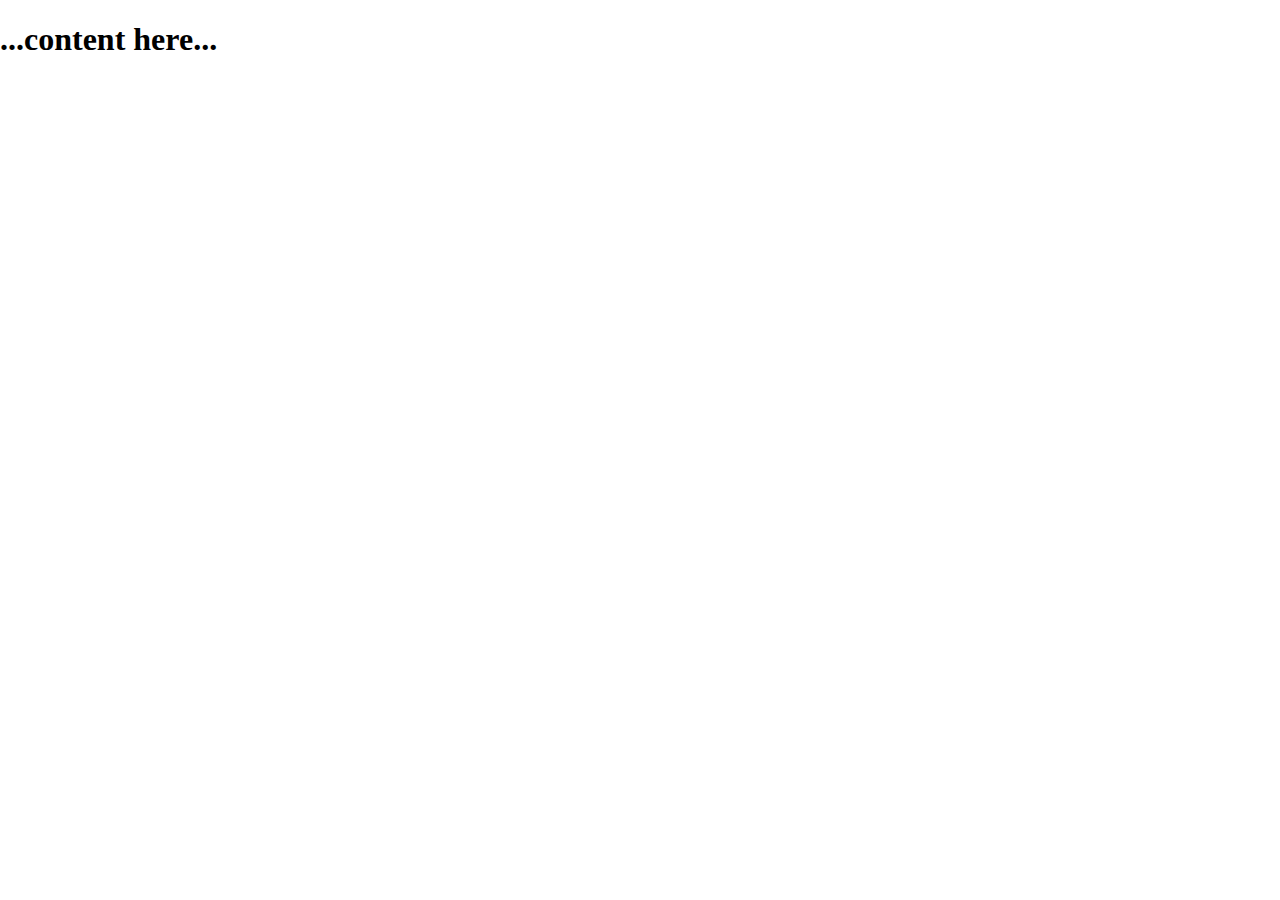
==== index.html @ 272fa8c2 "Creates basic skeleton structure" ====
<!DOCTYPE html>
<html lang="en">
<head>
    <meta charset="UTF-8">
    <meta http-equiv="X-UA-Compatible" content="IE=edge">
    <meta name="viewport" content="width=device-width, initial-scale=1.0">

    <link rel="stylesheet" href="/styles.css">
    <title>...Title here...</title>
</head>
<body>
    <h1>...content here...</h1>
</body>
</html>
---- styles.css ----
* {
  box-sizing: border-box;
}

body {
  margin: 0;
}
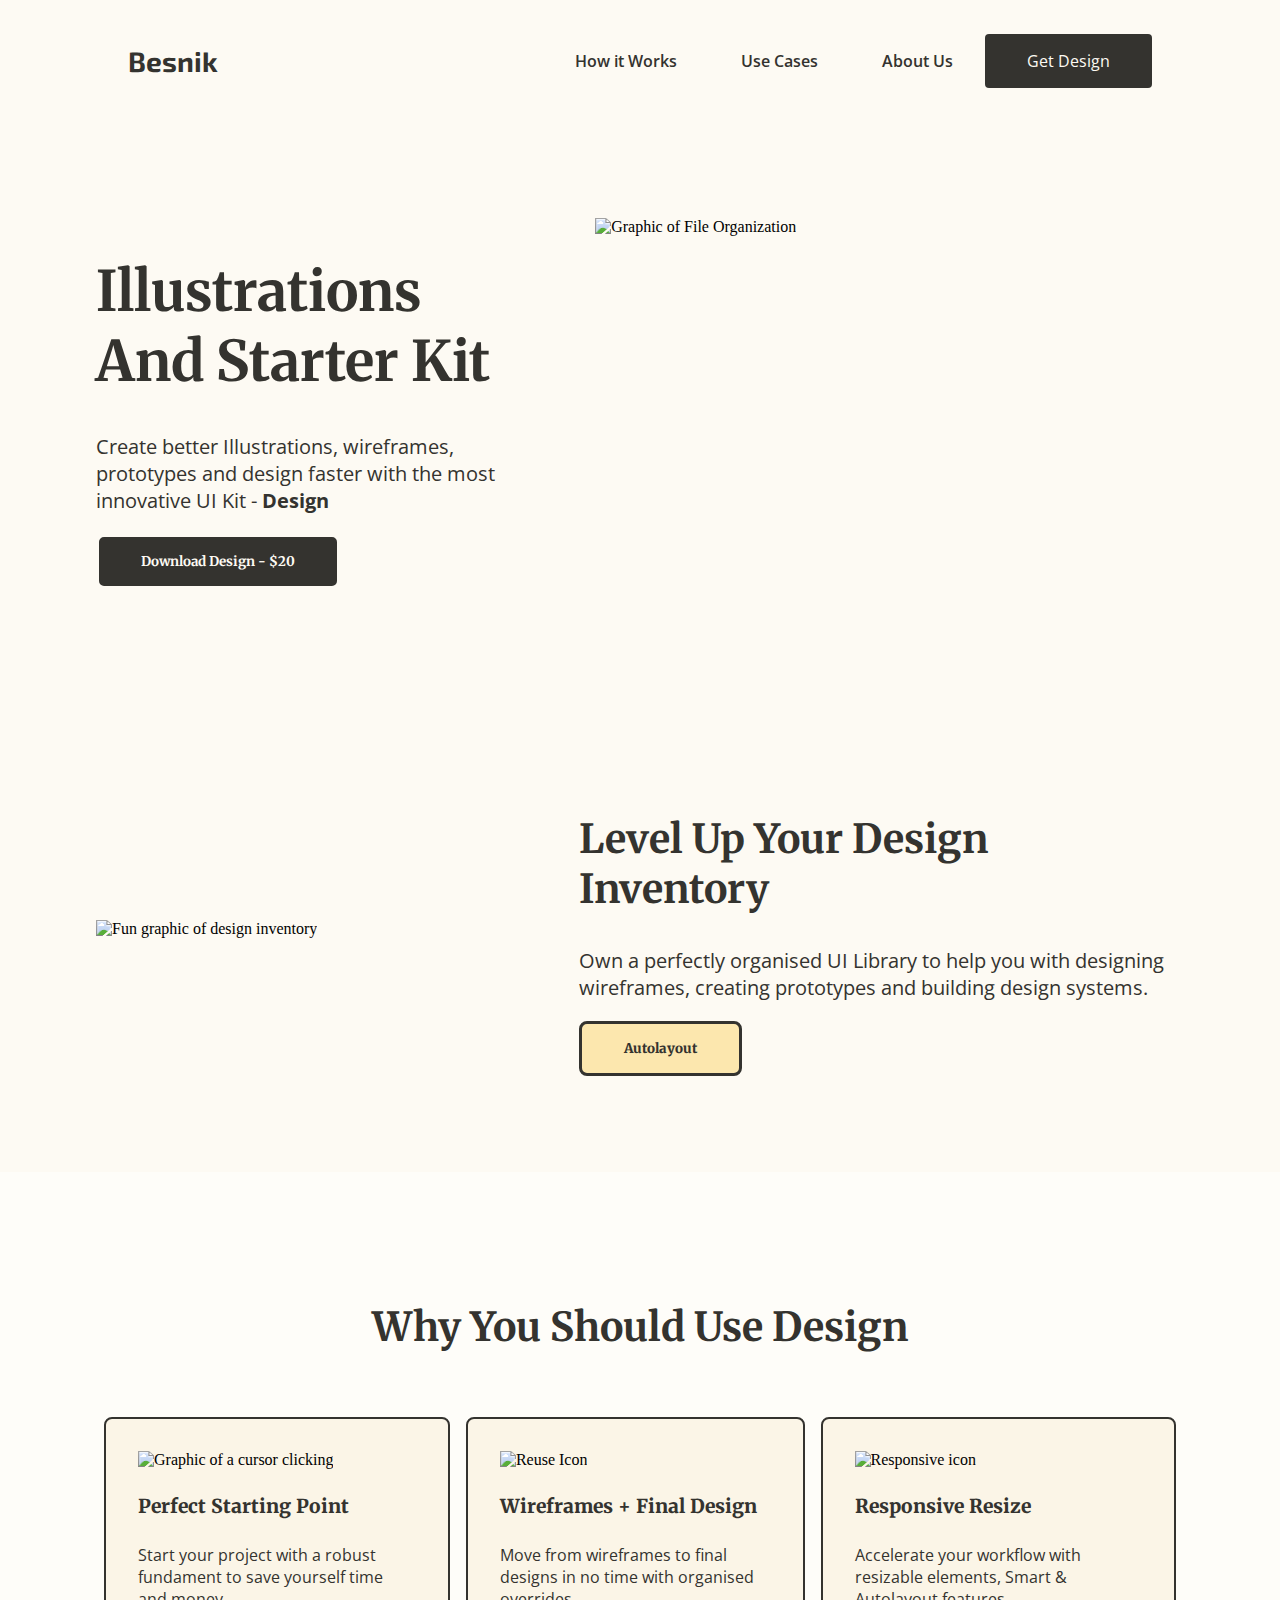
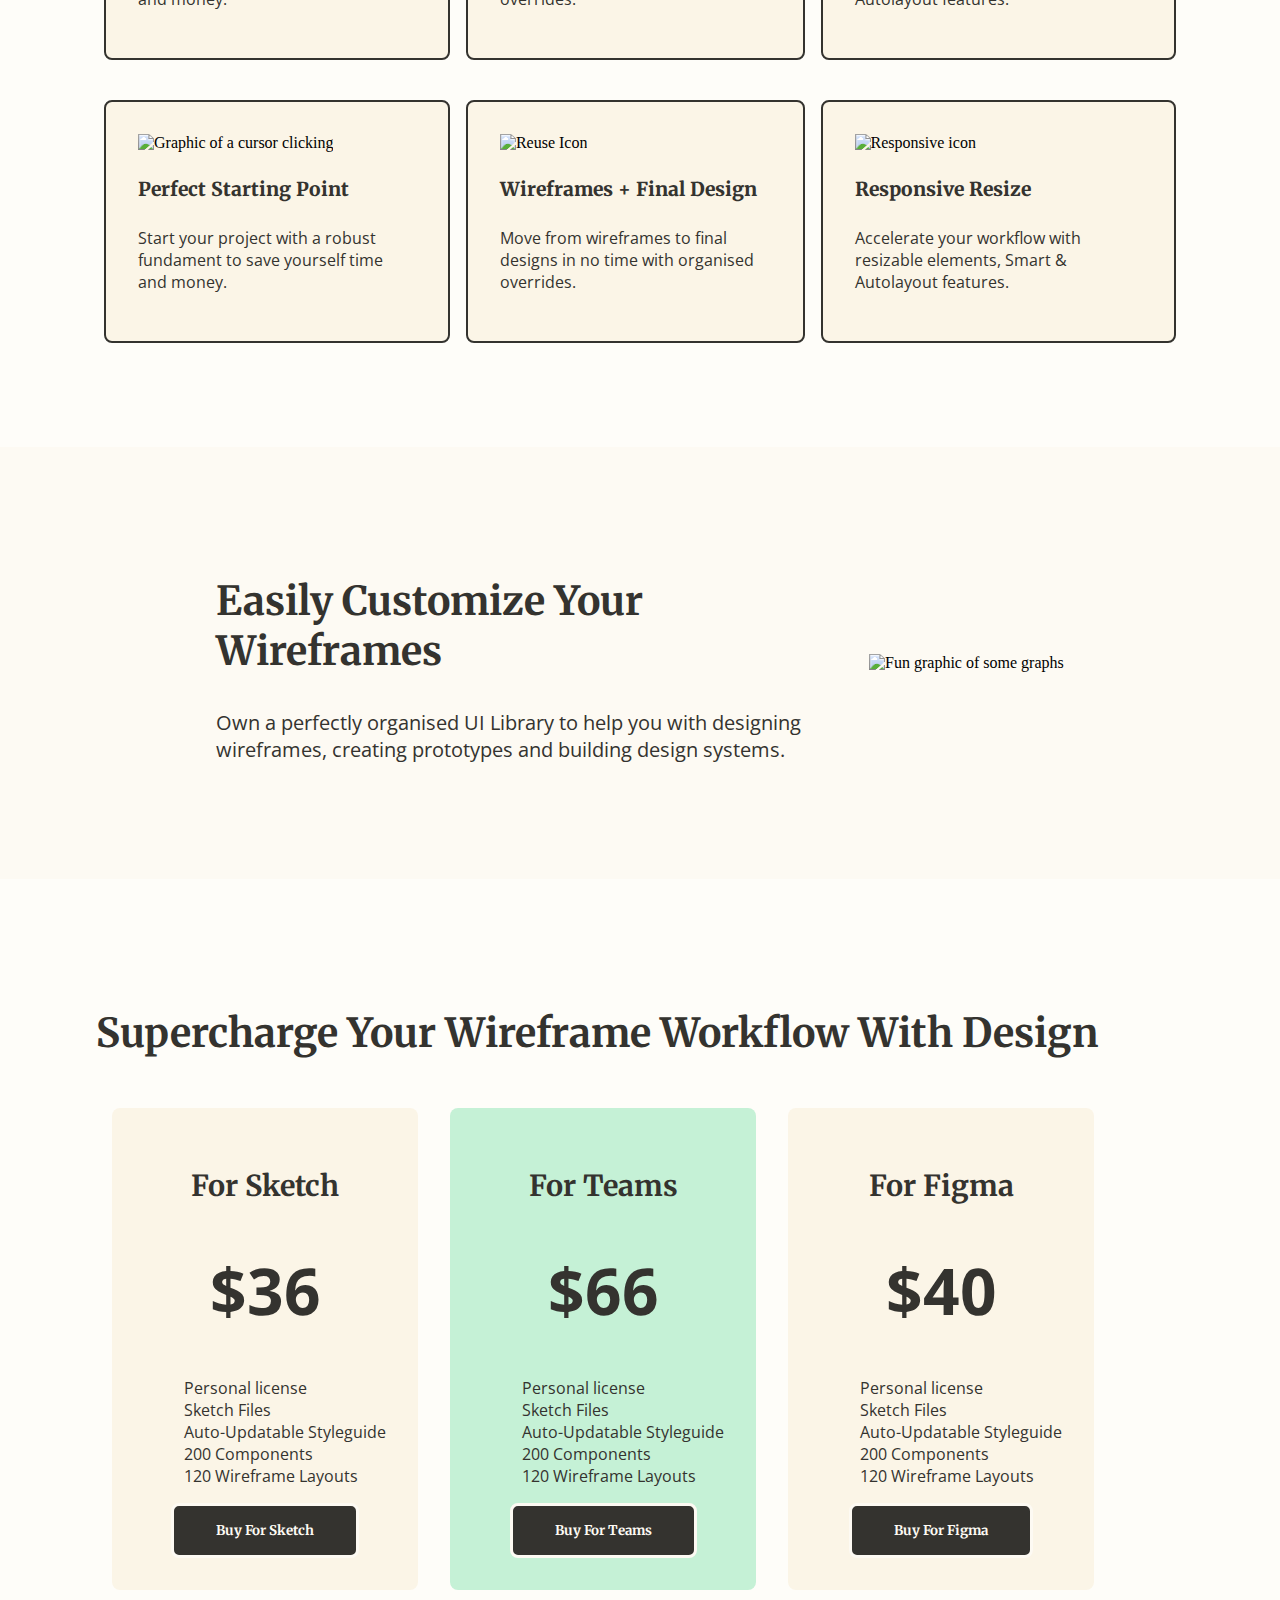
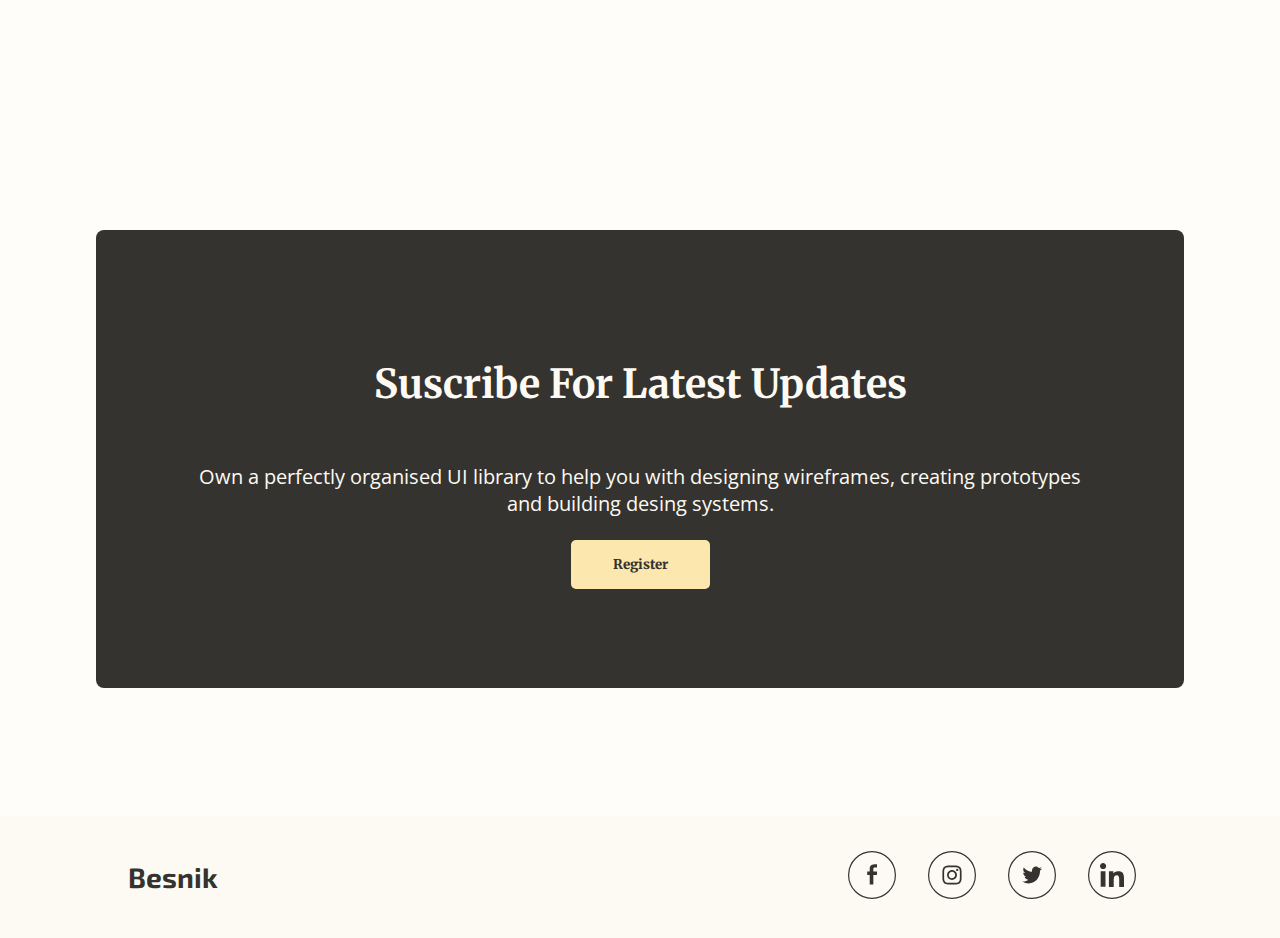
==== commit bfc21fbf: "put-it-all-together" ====
--- a/index.html
+++ b/index.html
@@ -1,14 +1,247 @@
 <!DOCTYPE html>
 <html lang="en">
-<head>
-    <meta charset="UTF-8">
-    <meta http-equiv="X-UA-Compatible" content="IE=edge">
-    <meta name="viewport" content="width=device-width, initial-scale=1.0">
-
-    <link rel="stylesheet" href="/styles.css">
-    <title>...Title here...</title>
-</head>
-<body>
-    <h1>...content here...</h1>
-</body>
-</html>+  <head>
+    <meta charset="UTF-8" />
+    <meta http-equiv="X-UA-Compatible" content="IE=edge" />
+    <meta name="viewport" content="width=device-width, initial-scale=1.0" />
+
+    <link rel="stylesheet" href="/styles.css" />
+    <title>chrebbeca site of DO00OM</title>
+  </head>
+  <body>
+    <header class="header">
+      <nav>
+        <a href="#" class="logo-homelink">
+          <h3 class="logo-homelink">Besnik</h3>
+        </a>
+
+        <ul class="list">
+          <li><a href="#" class="nav-element">How it Works</a></li>
+          <li><a href="#" class="nav-element">Use Cases</a></li>
+          <li><a href="#" class="nav-element">About Us</a></li>
+          <li><a href="#" class="nav-button">Get Design</a></li>
+        </ul>
+      </nav>
+    </header>
+
+    <div class="hero">
+      <div class="hero-text">
+        <h1>Illustrations And Starter Kit</h1>
+        <p>
+          Create better Illustrations, wireframes, prototypes and design faster
+          with the most innovative UI Kit - <strong> Design</strong>
+        </p>
+        <button class="primary-button" href="#">Download Design - $20</button>
+      </div>
+      <div class="hero-right">
+        <img
+          class="hero-illustration"
+          src="https://picsum.photos/500"
+          alt="Graphic of File Organization"
+        />
+      </div>
+    </div>
+
+    <div class="levelup">
+      <div class="levelup-left">
+        <img
+          class="levelup-img"
+          src="https://picsum.photos/400"
+          alt="Fun graphic of design inventory"
+        />
+      </div>
+      <div class="levelup-text">
+        <h2>Level Up Your Design Inventory</h2>
+        <p>
+          Own a perfectly organised UI Library to help you with designing
+          wireframes, creating prototypes and building design systems.
+        </p>
+        <button class="secondary-button" href="#">Autolayout</button>
+      </div>
+    </div>
+
+    <div class="cards">
+      <h2>Why You Should Use Design</h2>
+
+      <!-- Card Container 1 -->
+
+      <div class="card-container">
+        <div class="cuecard">
+          <img
+            class="card-icon"
+            src="https://picsum.photos/75"
+            alt="Graphic of a cursor clicking"
+          />
+          <h4>Perfect Starting Point</h4>
+          <p class="body2">
+            Start your project with a robust fundament to save yourself time and
+            money.
+          </p>
+        </div>
+        <div class="cuecard">
+          <img
+            class="card-icon"
+            src="https://picsum.photos/75"
+            alt="Reuse Icon"
+          />
+          <h4>Wireframes + Final Design</h4>
+          <p class="body2">
+            Move from wireframes to final designs in no time with organised
+            overrides.
+          </p>
+        </div>
+        <div class="cuecard">
+          <img
+            class="card-icon"
+            src="https://picsum.photos/75"
+            alt="Responsive icon"
+          />
+          <h4>Responsive Resize</h4>
+          <p class="body2">
+            Accelerate your workflow with resizable elements, Smart & Autolayout
+            features.
+          </p>
+        </div>
+      </div>
+
+      <!-- Card Container 2 -->
+
+      <div class="card-container">
+        <div class="cuecard">
+          <img
+            class="card-icon"
+            src="https://picsum.photos/75"
+            alt="Graphic of a cursor clicking"
+          />
+          <h4>Perfect Starting Point</h4>
+          <p class="body2">
+            Start your project with a robust fundament to save yourself time and
+            money.
+          </p>
+        </div>
+        <div class="cuecard">
+          <img
+            class="card-icon"
+            src="https://picsum.photos/75"
+            alt="Reuse Icon"
+          />
+          <h4>Wireframes + Final Design</h4>
+          <p class="body2">
+            Move from wireframes to final designs in no time with organised
+            overrides.
+          </p>
+        </div>
+        <div class="cuecard">
+          <img
+            class="card-icon"
+            src="https://picsum.photos/75"
+            alt="Responsive icon"
+          />
+          <h4>Responsive Resize</h4>
+          <p class="body2">
+            Accelerate your workflow with resizable elements, Smart & Autolayout
+            features.
+          </p>
+        </div>
+      </div>
+    </div>
+
+    <div class="customize">
+      <div class="customize-text">
+        <h2>Easily Customize Your Wireframes</h2>
+        <p>
+          Own a perfectly organised UI Library to help you with designing
+          wireframes, creating prototypes and building design systems.
+        </p>
+      </div>
+      <div class="customize-right">
+        <div class="customize-illustration">
+          <img
+            class="customize-img"
+            src="https://picsum.photos/400"
+            alt="Fun graphic of some graphs"
+          />
+        </div>
+      </div>
+    </div>
+
+    <div class="pricing">
+      <h2>Supercharge Your Wireframe Workflow With Design</h2>
+      <div class="pricecard-container">
+        <div class="pricecard-beige">
+          <h3>For Sketch</h3>
+          <h1 class="pricetag">$36</h1>
+          <ul class="pricetag-list">
+            <li class="body2">Personal license</li>
+            <li class="body2">Sketch Files</li>
+            <li class="body2">Auto-Updatable Styleguide</li>
+            <li class="body2">200 Components</li>
+            <li class="body2">120 Wireframe Layouts</li>
+          </ul>
+          <button class="primary-button" href="#">Buy For Sketch</button>
+        </div>
+
+        <div class="pricecard-green">
+          <h3>For Teams</h3>
+          <h1 class="pricetag">$66</h1>
+          <ul class="pricetag-list">
+            <li class="body2">Personal license</li>
+            <li class="body2">Sketch Files</li>
+            <li class="body2">Auto-Updatable Styleguide</li>
+            <li class="body2">200 Components</li>
+            <li class="body2">120 Wireframe Layouts</li>
+          </ul>
+          <button class="primary-button" href="#">Buy For Teams</button>
+        </div>
+
+        <div class="pricecard-beige">
+          <h3>For Figma</h3>
+          <h1 class="pricetag">$40</h1>
+          <ul class="pricetag-list">
+            <li class="body2">Personal license</li>
+            <li class="body2">Sketch Files</li>
+            <li class="body2">Auto-Updatable Styleguide</li>
+            <li class="body2">200 Components</li>
+            <li class="body2">120 Wireframe Layouts</li>
+          </ul>
+          <button class="primary-button" href="#">Buy For Figma</button>
+        </div>
+      </div>
+    </div>
+
+    <div class="subscribe">
+      <div class="subscribe-block">
+        <h2 class="h2-light">Suscribe For Latest Updates</h2>
+        <p class="p-light">
+          Own a perfectly organised UI library to help you with designing
+          wireframes, creating prototypes and building desing systems.
+        </p>
+        <button class="secondary-button" href="#">Register</button>
+      </div>
+    </div>
+
+    <footer>
+      <a href="#" class="logo-homelink">
+        <h3 class="logo-homelink">Besnik</h3>
+      </a>
+
+      <div class="socials-tray">
+        <a href="#">
+          <img src="/assets/icons/facebook-logo.svg" class="socials_icon" />
+        </a>
+
+        <a href="#">
+          <img src="/assets/icons/insta-logo.svg" class="socials_icon" />
+        </a>
+
+        <a href="#">
+          <img src="/assets/icons/twitter-logo.svg" class="socials_icon" />
+        </a>
+
+        <a href="#">
+          <img src="/assets/icons/linkedin-logo.svg" class="socials_icon" />
+        </a>
+      </div>
+    </footer>
+  </body>
+</html>
--- a/styles.css
+++ b/styles.css
@@ -1,7 +1,109 @@
+@import "sections/1-header/styles.css";
+@import "sections/2-hero/styles.css";
+@import "sections/3-levelup/styles.css";
+@import "sections/4-cards/styles.css";
+@import "sections/5-customize/styles.css";
+@import "sections/6-pricing/styles.css";
+@import "sections/7-subscribe/styles.css";
+@import "sections/8-footer/styles.css";
+@import url('https://fonts.googleapis.com/css2?family=Exo+2:wght@600&family=Merriweather:wght@700&family=Open+Sans:ital,wght@0,400;0,600;0,700;1,400;1,600;1,700&display=swap');
+
+
 * {
   box-sizing: border-box;
 }
 
 body {
   margin: 0;
+  background-color: #fefdf9;
 }
+
+h1 {
+  font-family: "Merriweather", serif;
+  font-weight: 700;
+  color: #34332f;
+  font-size: 3.5rem;
+}
+
+h2 {
+  font-family: "Merriweather", serif;
+  font-weight: 700;
+  color: #34332f;
+  font-size: 2.5rem;
+}
+
+.h2-light {
+  font-family: "Merriweather", serif;
+  font-weight: 700;
+  color: #fdfaf3;
+  font-size: 2.5rem;
+}
+
+h3 {
+  font-family: "Merriweather", serif;
+  font-weight: 700;
+  color: #34332f;
+  font-size: 1.8rem;
+}
+
+h4 {
+  font-family: "Merriweather", serif;
+  font-weight: 800;
+  color: #34332f;
+  font-size: 1.2rem;
+}
+
+p {
+  font-family: "Open Sans", sans-serif;
+  font-weight: 400;
+  color: #34332f;
+  font-size: 1.25rem;
+}
+
+.p-light {
+  font-family: "Open Sans", sans-serif;
+  font-weight: 400;
+  color: #fdfaf3;
+  font-size: 1.25rem;
+}
+
+.body2 {
+  font-family: "Open Sans", sans-serif;
+  font-weight: 400;
+  color: #34332f;
+  font-size: 1rem;
+}
+
+.primary-button {
+  font-family: "Merriweather", serif;
+  font-size: 20;
+  font-weight: 700;
+  color: #fdfaf3;
+  background-color: #34332f;
+  border-color: #34332f;
+  border: solid;
+  border-radius: 8px;
+  padding: 16px 42px;
+  justify-content: center;
+}
+
+.secondary-button {
+  font-family: "Merriweather", serif;
+  font-size: 20;
+  font-weight: 800;
+  color: #34332f;
+  background-color: #fce7ae;
+  border-color: #34332f;
+  border: solid;
+  border-radius: 8px;
+  padding: 16px 42px;
+  justify-content: center;
+}
+
+.logo-homelink {
+  text-decoration: none;
+  font-family: "Exo 2", sans-serif;
+  color: #34332f;
+  font-size: 28px;
+  text-decoration: none;
+}